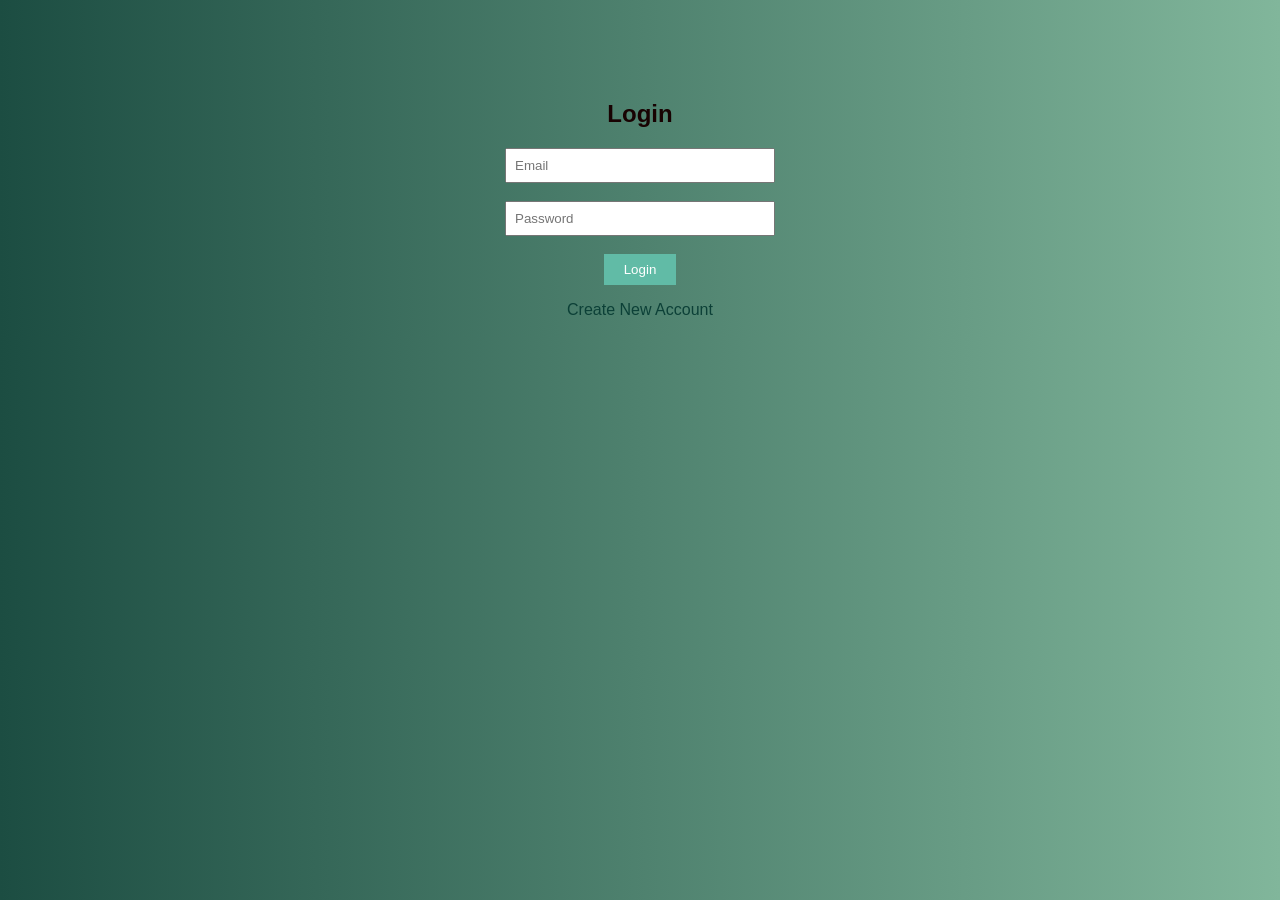
==== login.html @ d95caf05 "Add files via upload" ====
<!DOCTYPE html>
<html>
<head>
    <title>Login</title>

    <style>
        body {
            background: linear-gradient(to right,#1c4d42, #81b69b);
            font-family: Arial;
            text-align: center;
            margin-top: 100px;
            color: #180202;
        }

        input {
            padding: 8px;
            width: 250px;
        }

        button {
            padding: 8px 20px;
            background-color: #61bba6;
            color: white;
            border: none;
            cursor: pointer;
        }

        button:hover {
            background-color: #68cfa1;
        }

        a {
            text-decoration: none;
            color: rgb(12, 64, 55);
        }
    </style>
</head>

<body>

    <h2>Login</h2>

    <form onsubmit="return loginUser()">
        <input type="email" id="email" placeholder="Email" required><br><br>
        <input type="password" id="password" placeholder="Password" required><br><br>
        <button type="submit">Login</button>
    </form>

    <p><a href="signup.html">Create New Account</a></p>

<script>
function loginUser() {
    let email = document.getElementById("email").value;
    let password = document.getElementById("password").value;

    let storedUser = localStorage.getItem(email);

    if (!storedUser) {
        alert("User not found! Please sign up.");
        return false;
    }

    let user = JSON.parse(storedUser);

    if (user.password === password) {
        alert("Login Successful!");
        window.location.href = "mainpg.html";   // ✅ Correct file name
    } else {
        alert("Incorrect Password!");
    }

    return false;
}
</script>

</body>
</html>
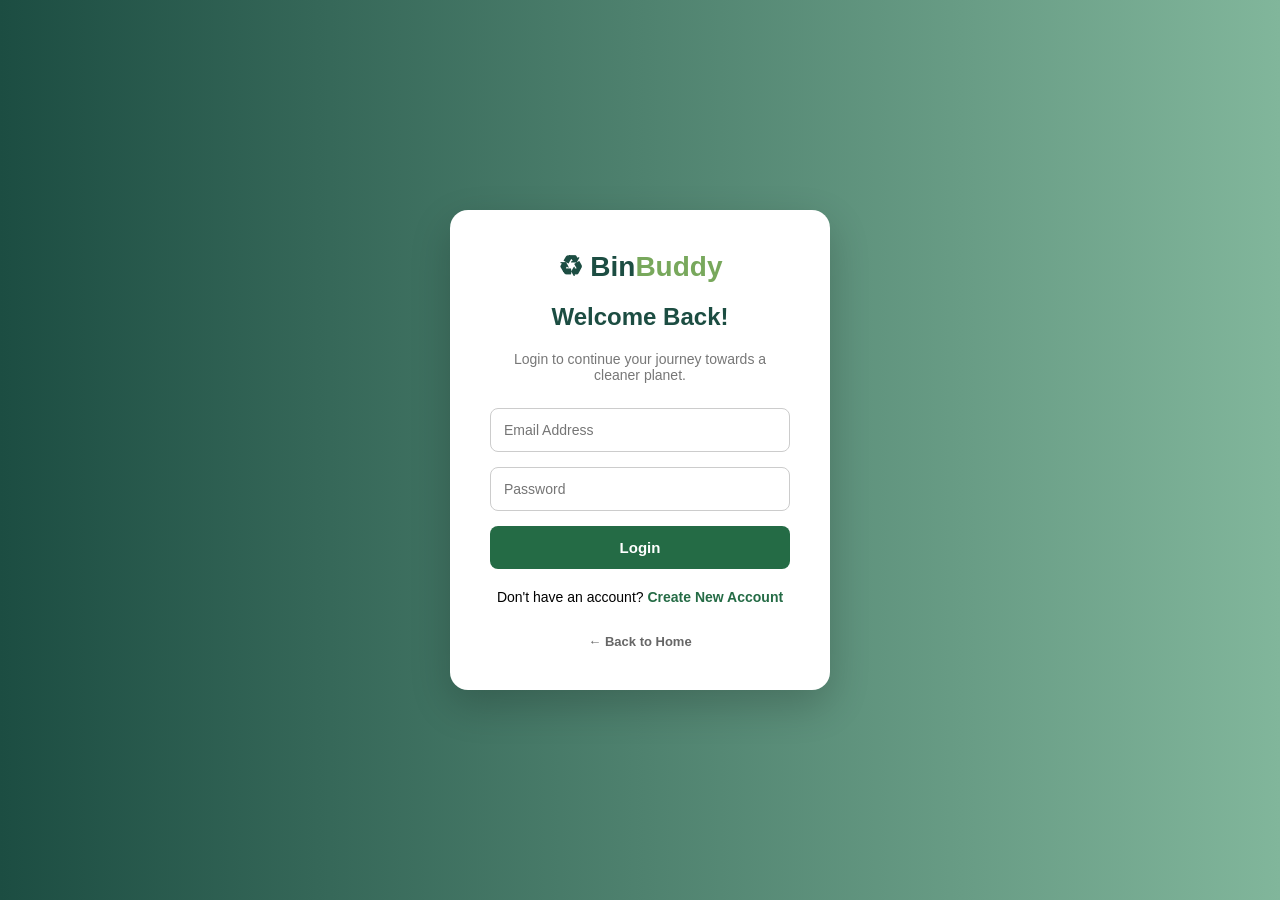
==== commit 4f811d2e: "Add files via upload" ====
--- a/login.html
+++ b/login.html
@@ -1,77 +1,183 @@
 <!DOCTYPE html>
-<html>
+<html lang="en">
 <head>
-    <title>Login</title>
+    <meta charset="UTF-8">
+    <meta name="viewport" content="width=device-width, initial-scale=1.0">
+
+    <title>BinBuddy | Login</title>
 
     <style>
+        * {
+            box-sizing: border-box;
+        }
+
         body {
-            background: linear-gradient(to right,#1c4d42, #81b69b);
-            font-family: Arial;
+            margin: 0;
+            min-height: 100vh;
+            background: linear-gradient(to right, #1c4d42, #81b69b);
+            font-family: Arial, sans-serif;
+            display: flex;
+            justify-content: center;
+            align-items: center;
+        }
+
+        .login-box {
+            background: white;
+            width: 380px;
+            max-width: 90%;
+            padding: 40px;
+            border-radius: 18px;
             text-align: center;
-            margin-top: 100px;
-            color: #180202;
+            box-shadow: 0 15px 40px rgba(0, 0, 0, 0.2);
+        }
+
+        .logo {
+            font-size: 28px;
+            font-weight: bold;
+            color: #1c4d42;
+            margin-bottom: 10px;
+        }
+
+        .logo span {
+            color: #78a85c;
+        }
+
+        h2 {
+            color: #1c4d42;
+            margin-bottom: 8px;
+        }
+
+        .subtitle {
+            color: #777;
+            font-size: 14px;
+            margin-bottom: 25px;
         }
 
         input {
-            padding: 8px;
-            width: 250px;
+            width: 100%;
+            padding: 13px;
+            margin-bottom: 15px;
+            border: 1px solid #ccc;
+            border-radius: 8px;
+            font-size: 14px;
+        }
+
+        input:focus {
+            outline: none;
+            border-color: #61bba6;
         }
 
         button {
-            padding: 8px 20px;
-            background-color: #61bba6;
+            width: 100%;
+            padding: 13px;
+            background-color: #246b45;
             color: white;
             border: none;
+            border-radius: 8px;
             cursor: pointer;
+            font-size: 15px;
+            font-weight: bold;
         }
 
         button:hover {
-            background-color: #68cfa1;
+            background-color: #153f2b;
+        }
+
+        p {
+            margin-top: 20px;
+            font-size: 14px;
         }
 
         a {
             text-decoration: none;
-            color: rgb(12, 64, 55);
+            color: #246b45;
+            font-weight: bold;
+        }
+
+        .back {
+            display: inline-block;
+            margin-top: 15px;
+            font-size: 13px;
+            color: #666;
         }
     </style>
 </head>
 
 <body>
 
-    <h2>Login</h2>
+    <div class="login-box">
 
-    <form onsubmit="return loginUser()">
-        <input type="email" id="email" placeholder="Email" required><br><br>
-        <input type="password" id="password" placeholder="Password" required><br><br>
-        <button type="submit">Login</button>
-    </form>
+        <div class="logo">♻ Bin<span>Buddy</span></div>
 
-    <p><a href="signup.html">Create New Account</a></p>
+        <h2>Welcome Back!</h2>
 
-<script>
-function loginUser() {
-    let email = document.getElementById("email").value;
-    let password = document.getElementById("password").value;
+        <p class="subtitle">
+            Login to continue your journey towards a cleaner planet.
+        </p>
 
-    let storedUser = localStorage.getItem(email);
+        <form onsubmit="return loginUser()">
 
-    if (!storedUser) {
-        alert("User not found! Please sign up.");
-        return false;
-    }
+            <input
+                type="email"
+                id="email"
+                placeholder="Email Address"
+                required
+            >
 
-    let user = JSON.parse(storedUser);
+            <input
+                type="password"
+                id="password"
+                placeholder="Password"
+                required
+            >
 
-    if (user.password === password) {
-        alert("Login Successful!");
-        window.location.href = "mainpg.html";   // ✅ Correct file name
-    } else {
-        alert("Incorrect Password!");
-    }
+            <button type="submit">Login</button>
 
-    return false;
-}
-</script>
+        </form>
+
+        <p>
+            Don't have an account?
+            <a href="/signup">Create New Account</a>
+        </p>
+
+        <a href="/" class="back">← Back to Home</a>
+
+    </div>
+
+
+    <script>
+        function loginUser() {
+
+            let email = document.getElementById("email").value.trim();
+            let password = document.getElementById("password").value;
+
+            let storedUser = localStorage.getItem(email);
+
+            if (!storedUser) {
+                alert("User not found! Please sign up.");
+                return false;
+            }
+
+            let user = JSON.parse(storedUser);
+
+            if (user.password === password) {
+
+                // Save the current logged-in user
+                localStorage.setItem("currentUser", user.name);
+                localStorage.setItem("currentUserEmail", user.email);
+
+                alert("Login Successful! Welcome to BinBuddy.");
+
+                // GO TO DASHBOARD
+                window.location.href = "/dashboard";
+
+            } else {
+                alert("Incorrect Password!");
+            }
+
+            return false;
+        }
+    </script>
 
 </body>
 </html>
